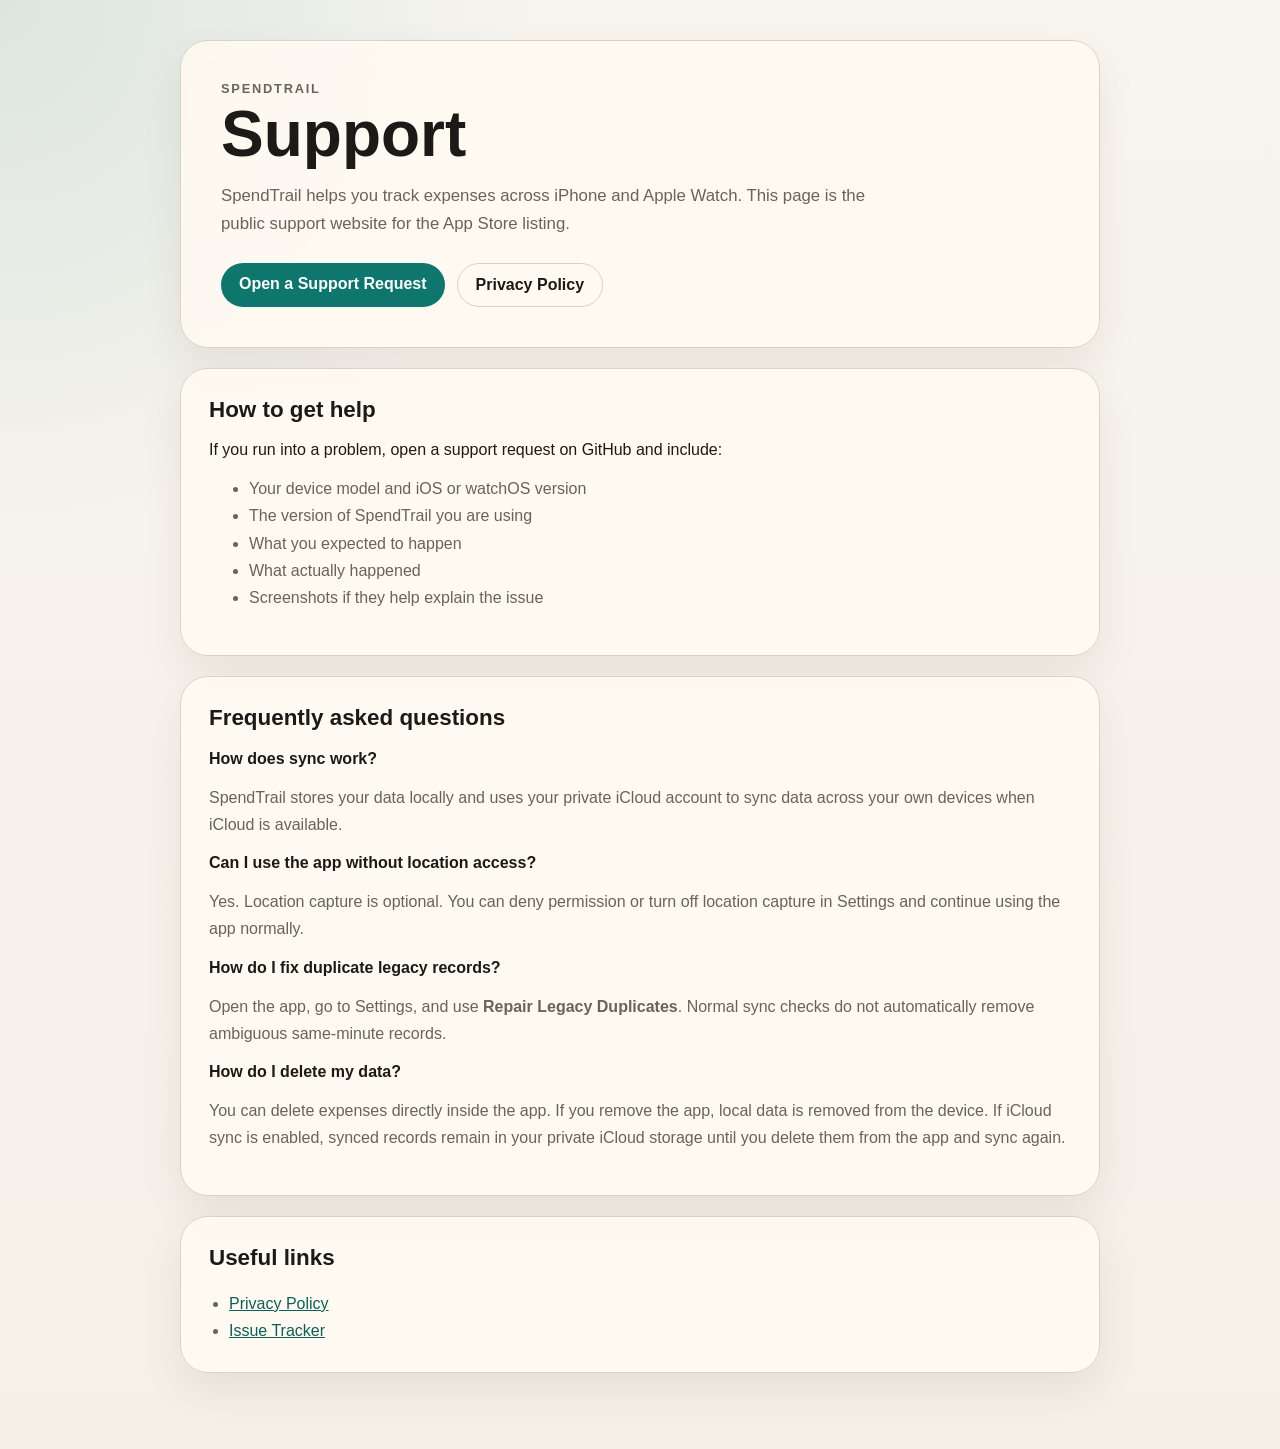
==== index.html @ c9b99336 "Add SpendTrail support site" ====
<!DOCTYPE html>
<html lang="en">
<head>
  <meta charset="utf-8">
  <meta name="viewport" content="width=device-width, initial-scale=1">
  <title>SpendTrail Support</title>
  <meta name="description" content="Support site for SpendTrail, the expense tracker for iPhone and Apple Watch.">
  <link rel="stylesheet" href="styles.css">
</head>
<body>
  <main class="page">
    <section class="hero">
      <p class="eyebrow">SpendTrail</p>
      <h1>Support</h1>
      <p class="lead">
        SpendTrail helps you track expenses across iPhone and Apple Watch.
        This page is the public support website for the App Store listing.
      </p>
      <div class="actions">
        <a class="button primary" href="https://github.com/keaz/spendtrail-support/issues/new" target="_blank" rel="noreferrer">Open a Support Request</a>
        <a class="button secondary" href="privacy.html">Privacy Policy</a>
      </div>
    </section>

    <section class="card">
      <h2>How to get help</h2>
      <p>
        If you run into a problem, open a support request on GitHub and include:
      </p>
      <ul>
        <li>Your device model and iOS or watchOS version</li>
        <li>The version of SpendTrail you are using</li>
        <li>What you expected to happen</li>
        <li>What actually happened</li>
        <li>Screenshots if they help explain the issue</li>
      </ul>
    </section>

    <section class="card">
      <h2>Frequently asked questions</h2>
      <div class="faq">
        <h3>How does sync work?</h3>
        <p>
          SpendTrail stores your data locally and uses your private iCloud account to sync data across your own devices when iCloud is available.
        </p>

        <h3>Can I use the app without location access?</h3>
        <p>
          Yes. Location capture is optional. You can deny permission or turn off location capture in Settings and continue using the app normally.
        </p>

        <h3>How do I fix duplicate legacy records?</h3>
        <p>
          Open the app, go to Settings, and use <strong>Repair Legacy Duplicates</strong>. Normal sync checks do not automatically remove ambiguous same-minute records.
        </p>

        <h3>How do I delete my data?</h3>
        <p>
          You can delete expenses directly inside the app. If you remove the app, local data is removed from the device. If iCloud sync is enabled, synced records remain in your private iCloud storage until you delete them from the app and sync again.
        </p>
      </div>
    </section>

    <section class="card">
      <h2>Useful links</h2>
      <ul class="links">
        <li><a href="privacy.html">Privacy Policy</a></li>
        <li><a href="https://github.com/keaz/spendtrail-support/issues" target="_blank" rel="noreferrer">Issue Tracker</a></li>
      </ul>
    </section>
  </main>
</body>
</html>
---- styles.css ----
:root {
  color-scheme: light;
  --bg: #f4f0e8;
  --panel: #fffaf2;
  --ink: #1b1a17;
  --muted: #6a6358;
  --line: #ddd2bf;
  --accent: #0f766e;
  --accent-strong: #115e59;
  --shadow: 0 18px 40px rgba(60, 44, 17, 0.08);
}

* {
  box-sizing: border-box;
}

body {
  margin: 0;
  font-family: "Avenir Next", "Segoe UI", sans-serif;
  color: var(--ink);
  background:
    radial-gradient(circle at top left, rgba(15, 118, 110, 0.12), transparent 28%),
    linear-gradient(180deg, #f8f5ef 0%, var(--bg) 100%);
}

a {
  color: var(--accent-strong);
}

.page {
  width: min(920px, calc(100% - 32px));
  margin: 0 auto;
  padding: 40px 0 56px;
}

.hero,
.card {
  background: rgba(255, 250, 242, 0.88);
  backdrop-filter: blur(8px);
  border: 1px solid var(--line);
  border-radius: 28px;
  box-shadow: var(--shadow);
}

.hero {
  padding: 40px;
  margin-bottom: 20px;
}

.hero.compact {
  padding-bottom: 28px;
}

.eyebrow {
  margin: 0 0 8px;
  font-size: 0.8rem;
  font-weight: 700;
  letter-spacing: 0.14em;
  text-transform: uppercase;
  color: var(--muted);
}

h1 {
  margin: 0;
  font-size: clamp(2.4rem, 5vw, 4rem);
  line-height: 0.95;
}

h2 {
  margin-top: 0;
  font-size: 1.4rem;
}

h3 {
  margin-bottom: 8px;
  font-size: 1rem;
}

.lead {
  max-width: 42rem;
  font-size: 1.05rem;
  line-height: 1.7;
  color: var(--muted);
}

.actions {
  display: flex;
  gap: 12px;
  flex-wrap: wrap;
  margin-top: 24px;
}

.button {
  display: inline-block;
  padding: 12px 18px;
  border-radius: 999px;
  text-decoration: none;
  font-weight: 700;
}

.button.primary {
  background: var(--accent);
  color: #fff;
}

.button.secondary {
  background: transparent;
  color: var(--ink);
  border: 1px solid var(--line);
}

.card {
  padding: 28px;
  margin-bottom: 20px;
}

.faq p,
.prose p,
.card li {
  color: var(--muted);
  line-height: 1.7;
}

.links {
  margin: 0;
  padding-left: 20px;
}

@media (max-width: 640px) {
  .page {
    width: min(100% - 20px, 920px);
    padding-top: 20px;
  }

  .hero,
  .card {
    border-radius: 22px;
  }

  .hero,
  .card {
    padding: 22px;
  }
}
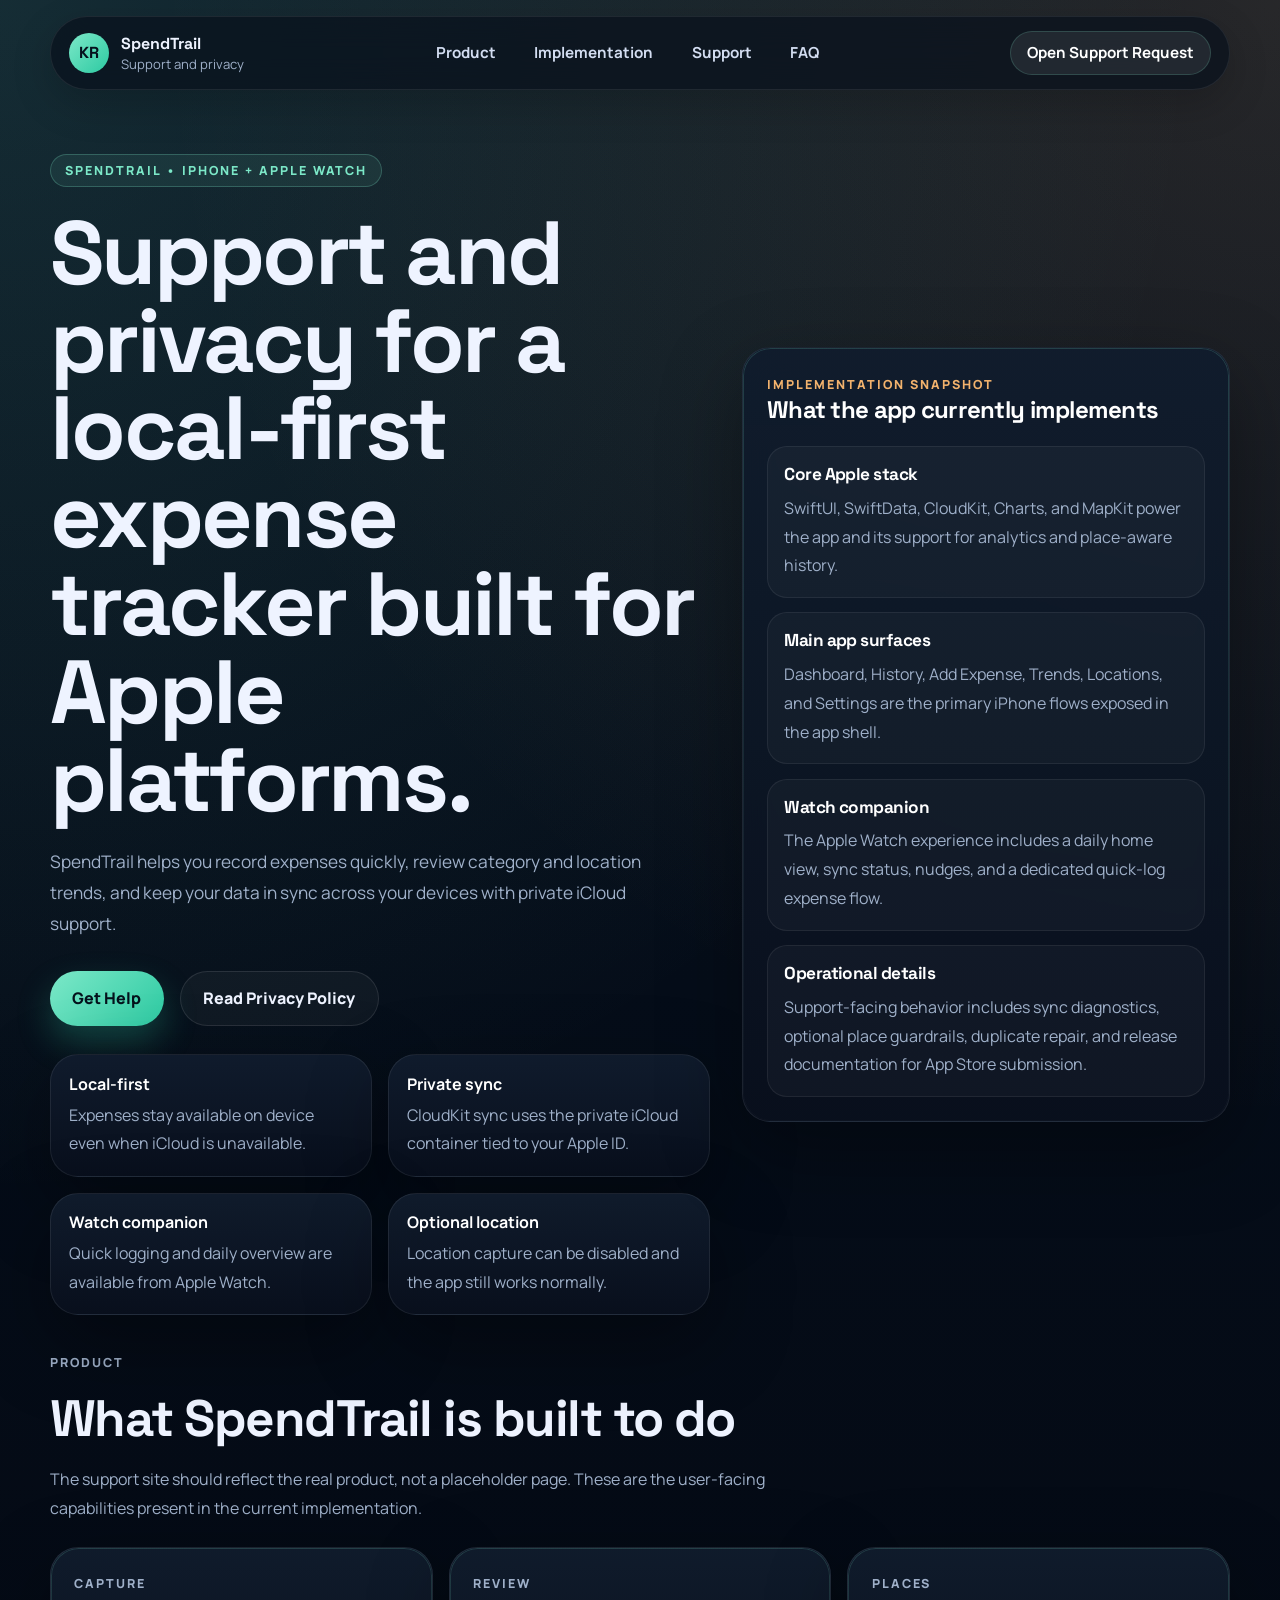
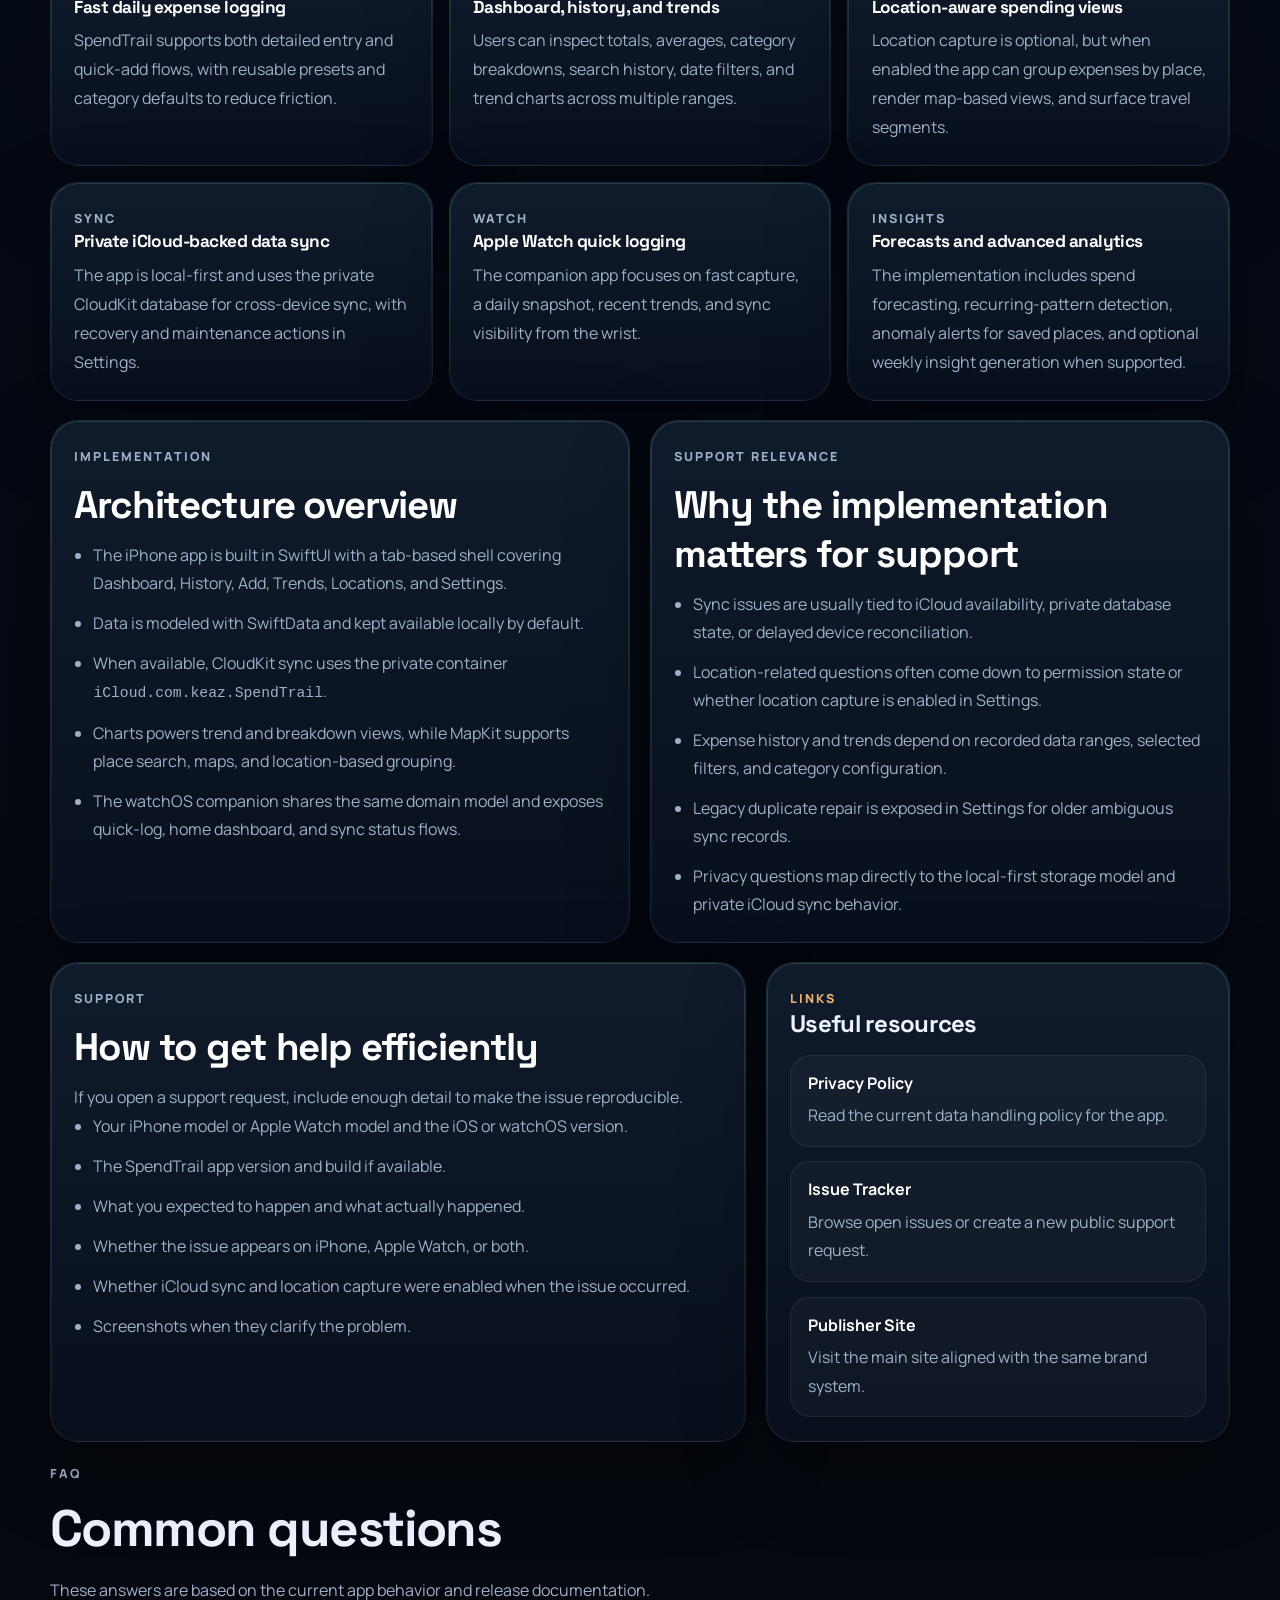
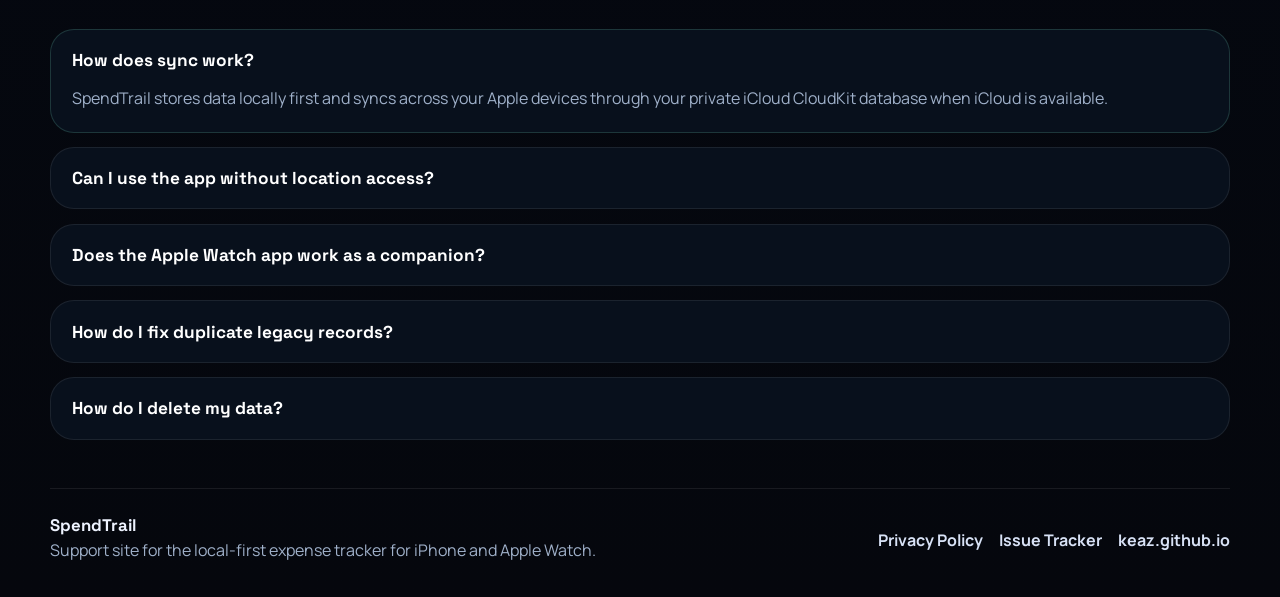
==== commit 80a67b29: "Refresh SpendTrail support site" ====
--- a/index.html
+++ b/index.html
@@ -3,71 +3,276 @@
 <head>
   <meta charset="utf-8">
   <meta name="viewport" content="width=device-width, initial-scale=1">
-  <title>SpendTrail Support</title>
-  <meta name="description" content="Support site for SpendTrail, the expense tracker for iPhone and Apple Watch.">
+  <title>SpendTrail | Support</title>
+  <meta
+    name="description"
+    content="Official support site for SpendTrail, the local-first expense tracker for iPhone and Apple Watch."
+  >
+  <meta name="theme-color" content="#06111f">
+  <link rel="preconnect" href="https://fonts.googleapis.com">
+  <link rel="preconnect" href="https://fonts.gstatic.com" crossorigin>
+  <link
+    href="https://fonts.googleapis.com/css2?family=Manrope:wght@400;500;700;800&amp;family=Space+Grotesk:wght@500;700&amp;display=swap"
+    rel="stylesheet"
+  >
   <link rel="stylesheet" href="styles.css">
 </head>
 <body>
-  <main class="page">
-    <section class="hero">
-      <p class="eyebrow">SpendTrail</p>
-      <h1>Support</h1>
-      <p class="lead">
-        SpendTrail helps you track expenses across iPhone and Apple Watch.
-        This page is the public support website for the App Store listing.
-      </p>
-      <div class="actions">
-        <a class="button primary" href="https://github.com/keaz/spendtrail-support/issues/new" target="_blank" rel="noreferrer">Open a Support Request</a>
-        <a class="button secondary" href="privacy.html">Privacy Policy</a>
-      </div>
-    </section>
-
-    <section class="card">
-      <h2>How to get help</h2>
-      <p>
-        If you run into a problem, open a support request on GitHub and include:
-      </p>
-      <ul>
-        <li>Your device model and iOS or watchOS version</li>
-        <li>The version of SpendTrail you are using</li>
-        <li>What you expected to happen</li>
-        <li>What actually happened</li>
-        <li>Screenshots if they help explain the issue</li>
-      </ul>
-    </section>
-
-    <section class="card">
-      <h2>Frequently asked questions</h2>
-      <div class="faq">
-        <h3>How does sync work?</h3>
-        <p>
-          SpendTrail stores your data locally and uses your private iCloud account to sync data across your own devices when iCloud is available.
-        </p>
-
-        <h3>Can I use the app without location access?</h3>
-        <p>
-          Yes. Location capture is optional. You can deny permission or turn off location capture in Settings and continue using the app normally.
-        </p>
-
-        <h3>How do I fix duplicate legacy records?</h3>
-        <p>
-          Open the app, go to Settings, and use <strong>Repair Legacy Duplicates</strong>. Normal sync checks do not automatically remove ambiguous same-minute records.
-        </p>
-
-        <h3>How do I delete my data?</h3>
-        <p>
-          You can delete expenses directly inside the app. If you remove the app, local data is removed from the device. If iCloud sync is enabled, synced records remain in your private iCloud storage until you delete them from the app and sync again.
-        </p>
-      </div>
-    </section>
-
-    <section class="card">
-      <h2>Useful links</h2>
-      <ul class="links">
-        <li><a href="privacy.html">Privacy Policy</a></li>
-        <li><a href="https://github.com/keaz/spendtrail-support/issues" target="_blank" rel="noreferrer">Issue Tracker</a></li>
-      </ul>
+  <header class="site-header">
+    <div class="site-shell header-inner">
+      <a class="brand" href="https://keaz.github.io/" target="_blank" rel="noreferrer">
+        <span class="brand-mark">KR</span>
+        <span class="brand-copy">
+          <strong>SpendTrail</strong>
+          <span>Support and privacy</span>
+        </span>
+      </a>
+
+      <nav class="nav-links" aria-label="Primary">
+        <a href="#product">Product</a>
+        <a href="#implementation">Implementation</a>
+        <a href="#support">Support</a>
+        <a href="#faq">FAQ</a>
+      </nav>
+
+      <a class="nav-cta" href="https://github.com/keaz/spendtrail-support/issues/new" target="_blank" rel="noreferrer">
+        Open Support Request
+      </a>
+    </div>
+  </header>
+
+  <main>
+    <section class="hero-section">
+      <div class="site-shell hero-grid">
+        <div class="hero-copy">
+          <p class="kicker">SpendTrail • iPhone + Apple Watch</p>
+          <h1>Support and privacy for a local-first expense tracker built for Apple platforms.</h1>
+          <p class="hero-lead">
+            SpendTrail helps you record expenses quickly, review category and location trends,
+            and keep your data in sync across your devices with private iCloud support.
+          </p>
+
+          <div class="action-row">
+            <a class="button button-primary" href="https://github.com/keaz/spendtrail-support/issues/new" target="_blank" rel="noreferrer">
+              Get Help
+            </a>
+            <a class="button button-secondary" href="privacy.html">
+              Read Privacy Policy
+            </a>
+          </div>
+
+          <div class="metric-grid" aria-label="Product highlights">
+            <article class="metric-card">
+              <strong>Local-first</strong>
+              <span>Expenses stay available on device even when iCloud is unavailable.</span>
+            </article>
+            <article class="metric-card">
+              <strong>Private sync</strong>
+              <span>CloudKit sync uses the private iCloud container tied to your Apple ID.</span>
+            </article>
+            <article class="metric-card">
+              <strong>Watch companion</strong>
+              <span>Quick logging and daily overview are available from Apple Watch.</span>
+            </article>
+            <article class="metric-card">
+              <strong>Optional location</strong>
+              <span>Location capture can be disabled and the app still works normally.</span>
+            </article>
+          </div>
+        </div>
+
+        <aside class="spotlight-panel">
+          <p class="panel-eyebrow">Implementation Snapshot</p>
+          <h2>What the app currently implements</h2>
+          <div class="stack-list">
+            <article class="stack-card">
+              <h3>Core Apple stack</h3>
+              <p>SwiftUI, SwiftData, CloudKit, Charts, and MapKit power the app and its support for analytics and place-aware history.</p>
+            </article>
+            <article class="stack-card">
+              <h3>Main app surfaces</h3>
+              <p>Dashboard, History, Add Expense, Trends, Locations, and Settings are the primary iPhone flows exposed in the app shell.</p>
+            </article>
+            <article class="stack-card">
+              <h3>Watch companion</h3>
+              <p>The Apple Watch experience includes a daily home view, sync status, nudges, and a dedicated quick-log expense flow.</p>
+            </article>
+            <article class="stack-card">
+              <h3>Operational details</h3>
+              <p>Support-facing behavior includes sync diagnostics, optional place guardrails, duplicate repair, and release documentation for App Store submission.</p>
+            </article>
+          </div>
+        </aside>
+      </div>
+    </section>
+
+    <section class="content-section" id="product">
+      <div class="site-shell">
+        <div class="section-header">
+          <p class="section-kicker">Product</p>
+          <h2>What SpendTrail is built to do</h2>
+          <p>
+            The support site should reflect the real product, not a placeholder page. These are the user-facing capabilities
+            present in the current implementation.
+          </p>
+        </div>
+
+        <div class="feature-grid">
+          <article class="panel feature-card">
+            <p class="card-label">Capture</p>
+            <h3>Fast daily expense logging</h3>
+            <p>SpendTrail supports both detailed entry and quick-add flows, with reusable presets and category defaults to reduce friction.</p>
+          </article>
+
+          <article class="panel feature-card">
+            <p class="card-label">Review</p>
+            <h3>Dashboard, history, and trends</h3>
+            <p>Users can inspect totals, averages, category breakdowns, search history, date filters, and trend charts across multiple ranges.</p>
+          </article>
+
+          <article class="panel feature-card">
+            <p class="card-label">Places</p>
+            <h3>Location-aware spending views</h3>
+            <p>Location capture is optional, but when enabled the app can group expenses by place, render map-based views, and surface travel segments.</p>
+          </article>
+
+          <article class="panel feature-card">
+            <p class="card-label">Sync</p>
+            <h3>Private iCloud-backed data sync</h3>
+            <p>The app is local-first and uses the private CloudKit database for cross-device sync, with recovery and maintenance actions in Settings.</p>
+          </article>
+
+          <article class="panel feature-card">
+            <p class="card-label">Watch</p>
+            <h3>Apple Watch quick logging</h3>
+            <p>The companion app focuses on fast capture, a daily snapshot, recent trends, and sync visibility from the wrist.</p>
+          </article>
+
+          <article class="panel feature-card">
+            <p class="card-label">Insights</p>
+            <h3>Forecasts and advanced analytics</h3>
+            <p>The implementation includes spend forecasting, recurring-pattern detection, anomaly alerts for saved places, and optional weekly insight generation when supported.</p>
+          </article>
+        </div>
+      </div>
+    </section>
+
+    <section class="content-section" id="implementation">
+      <div class="site-shell dual-grid">
+        <article class="panel detail-panel">
+          <p class="section-kicker">Implementation</p>
+          <h2>Architecture overview</h2>
+          <ul class="detail-list">
+            <li>The iPhone app is built in SwiftUI with a tab-based shell covering Dashboard, History, Add, Trends, Locations, and Settings.</li>
+            <li>Data is modeled with SwiftData and kept available locally by default.</li>
+            <li>When available, CloudKit sync uses the private container <code>iCloud.com.keaz.SpendTrail</code>.</li>
+            <li>Charts powers trend and breakdown views, while MapKit supports place search, maps, and location-based grouping.</li>
+            <li>The watchOS companion shares the same domain model and exposes quick-log, home dashboard, and sync status flows.</li>
+          </ul>
+        </article>
+
+        <article class="panel detail-panel">
+          <p class="section-kicker">Support Relevance</p>
+          <h2>Why the implementation matters for support</h2>
+          <ul class="detail-list">
+            <li>Sync issues are usually tied to iCloud availability, private database state, or delayed device reconciliation.</li>
+            <li>Location-related questions often come down to permission state or whether location capture is enabled in Settings.</li>
+            <li>Expense history and trends depend on recorded data ranges, selected filters, and category configuration.</li>
+            <li>Legacy duplicate repair is exposed in Settings for older ambiguous sync records.</li>
+            <li>Privacy questions map directly to the local-first storage model and private iCloud sync behavior.</li>
+          </ul>
+        </article>
+      </div>
+    </section>
+
+    <section class="content-section" id="support">
+      <div class="site-shell support-grid">
+        <article class="panel detail-panel">
+          <p class="section-kicker">Support</p>
+          <h2>How to get help efficiently</h2>
+          <p class="section-copy">If you open a support request, include enough detail to make the issue reproducible.</p>
+          <ul class="detail-list">
+            <li>Your iPhone model or Apple Watch model and the iOS or watchOS version.</li>
+            <li>The SpendTrail app version and build if available.</li>
+            <li>What you expected to happen and what actually happened.</li>
+            <li>Whether the issue appears on iPhone, Apple Watch, or both.</li>
+            <li>Whether iCloud sync and location capture were enabled when the issue occurred.</li>
+            <li>Screenshots when they clarify the problem.</li>
+          </ul>
+        </article>
+
+        <article class="panel link-panel">
+          <p class="section-kicker">Links</p>
+          <h2>Useful resources</h2>
+          <div class="resource-list">
+            <a class="resource-card" href="privacy.html">
+              <strong>Privacy Policy</strong>
+              <span>Read the current data handling policy for the app.</span>
+            </a>
+            <a class="resource-card" href="https://github.com/keaz/spendtrail-support/issues" target="_blank" rel="noreferrer">
+              <strong>Issue Tracker</strong>
+              <span>Browse open issues or create a new public support request.</span>
+            </a>
+            <a class="resource-card" href="https://keaz.github.io/" target="_blank" rel="noreferrer">
+              <strong>Publisher Site</strong>
+              <span>Visit the main site aligned with the same brand system.</span>
+            </a>
+          </div>
+        </article>
+      </div>
+    </section>
+
+    <section class="content-section" id="faq">
+      <div class="site-shell">
+        <div class="section-header">
+          <p class="section-kicker">FAQ</p>
+          <h2>Common questions</h2>
+          <p>These answers are based on the current app behavior and release documentation.</p>
+        </div>
+
+        <div class="faq-list">
+          <details class="faq-item" open>
+            <summary>How does sync work?</summary>
+            <p>SpendTrail stores data locally first and syncs across your Apple devices through your private iCloud CloudKit database when iCloud is available.</p>
+          </details>
+
+          <details class="faq-item">
+            <summary>Can I use the app without location access?</summary>
+            <p>Yes. Location capture is optional. You can deny access or disable it later in Settings and continue using the app normally.</p>
+          </details>
+
+          <details class="faq-item">
+            <summary>Does the Apple Watch app work as a companion?</summary>
+            <p>Yes. The Apple Watch experience is designed around quick logging and a compact daily overview, using the same synced data model when iCloud is available.</p>
+          </details>
+
+          <details class="faq-item">
+            <summary>How do I fix duplicate legacy records?</summary>
+            <p>Open SpendTrail, go to Settings, and use <strong>Repair Legacy Duplicates</strong>. That flow is intended for older ambiguous same-minute sync records.</p>
+          </details>
+
+          <details class="faq-item">
+            <summary>How do I delete my data?</summary>
+            <p>You can delete expenses directly inside the app. Removing the app deletes local device data. If iCloud sync is enabled, synced records remain in your private iCloud storage until they are deleted from the app and synced again.</p>
+          </details>
+        </div>
+      </div>
     </section>
   </main>
+
+  <footer class="site-footer">
+    <div class="site-shell footer-inner">
+      <div>
+        <p class="footer-title">SpendTrail</p>
+        <p class="footer-copy">Support site for the local-first expense tracker for iPhone and Apple Watch.</p>
+      </div>
+
+      <div class="footer-links">
+        <a href="privacy.html">Privacy Policy</a>
+        <a href="https://github.com/keaz/spendtrail-support/issues" target="_blank" rel="noreferrer">Issue Tracker</a>
+        <a href="https://keaz.github.io/" target="_blank" rel="noreferrer">keaz.github.io</a>
+      </div>
+    </div>
+  </footer>
 </body>
 </html>
--- a/styles.css
+++ b/styles.css
@@ -1,144 +1,625 @@
 :root {
-  color-scheme: light;
-  --bg: #f4f0e8;
-  --panel: #fffaf2;
-  --ink: #1b1a17;
-  --muted: #6a6358;
-  --line: #ddd2bf;
-  --accent: #0f766e;
-  --accent-strong: #115e59;
-  --shadow: 0 18px 40px rgba(60, 44, 17, 0.08);
-}
-
-* {
+  color-scheme: dark;
+  --bg: #06111f;
+  --bg-elevated: rgba(11, 20, 34, 0.9);
+  --bg-soft: rgba(17, 30, 49, 0.72);
+  --surface: rgba(10, 18, 32, 0.8);
+  --surface-strong: rgba(15, 25, 40, 0.96);
+  --text: #eef3ff;
+  --muted: #9fb0c9;
+  --line: rgba(255, 255, 255, 0.1);
+  --accent: #7ce8c8;
+  --accent-strong: #2dcaa2;
+  --accent-warm: #f2b26d;
+  --shadow: 0 28px 80px rgba(0, 0, 0, 0.34);
+}
+
+html {
+  scroll-behavior: smooth;
+}
+
+*,
+*::before,
+*::after {
   box-sizing: border-box;
 }
 
 body {
   margin: 0;
-  font-family: "Avenir Next", "Segoe UI", sans-serif;
-  color: var(--ink);
+  min-height: 100vh;
   background:
-    radial-gradient(circle at top left, rgba(15, 118, 110, 0.12), transparent 28%),
-    linear-gradient(180deg, #f8f5ef 0%, var(--bg) 100%);
+    radial-gradient(circle at top left, rgba(124, 232, 200, 0.13), transparent 30%),
+    radial-gradient(circle at top right, rgba(242, 178, 109, 0.14), transparent 28%),
+    linear-gradient(180deg, #06111f 0%, #040913 52%, #05070d 100%);
+  color: var(--text);
+  font-family: "Manrope", sans-serif;
+  -webkit-font-smoothing: antialiased;
+  text-rendering: optimizeLegibility;
+}
+
+h1,
+h2,
+h3,
+h4,
+h5,
+h6 {
+  margin: 0;
+  font-family: "Space Grotesk", sans-serif;
+  letter-spacing: -0.03em;
+}
+
+p,
+ul {
+  margin: 0;
 }
 
 a {
-  color: var(--accent-strong);
-}
-
-.page {
-  width: min(920px, calc(100% - 32px));
+  color: inherit;
+}
+
+code {
+  font-family: "SFMono-Regular", "SFMono-Regular", Consolas, "Liberation Mono", monospace;
+  font-size: 0.92em;
+}
+
+::selection {
+  background: rgba(124, 232, 200, 0.22);
+  color: var(--text);
+}
+
+.site-shell {
+  width: min(1180px, calc(100% - 32px));
   margin: 0 auto;
-  padding: 40px 0 56px;
-}
-
-.hero,
-.card {
-  background: rgba(255, 250, 242, 0.88);
-  backdrop-filter: blur(8px);
-  border: 1px solid var(--line);
-  border-radius: 28px;
-  box-shadow: var(--shadow);
-}
-
-.hero {
-  padding: 40px;
-  margin-bottom: 20px;
-}
-
-.hero.compact {
-  padding-bottom: 28px;
-}
-
-.eyebrow {
-  margin: 0 0 8px;
-  font-size: 0.8rem;
+}
+
+.site-header {
+  position: sticky;
+  top: 0;
+  z-index: 1000;
+  padding: 1rem 0;
+}
+
+.header-inner {
+  display: flex;
+  align-items: center;
+  justify-content: space-between;
+  gap: 1rem;
+  padding: 0.85rem 1.1rem;
+  border: 1px solid rgba(255, 255, 255, 0.08);
+  border-radius: 999px;
+  background: rgba(9, 17, 29, 0.72);
+  backdrop-filter: blur(18px);
+  box-shadow: 0 14px 40px rgba(0, 0, 0, 0.18);
+}
+
+.brand {
+  display: inline-flex;
+  align-items: center;
+  gap: 0.8rem;
+  text-decoration: none;
+}
+
+.brand-mark {
+  display: inline-flex;
+  align-items: center;
+  justify-content: center;
+  width: 2.5rem;
+  height: 2.5rem;
+  border-radius: 50%;
+  background: linear-gradient(135deg, var(--accent) 0%, var(--accent-strong) 100%);
+  color: #05111d;
+  font-family: "Space Grotesk", sans-serif;
   font-weight: 700;
-  letter-spacing: 0.14em;
-  text-transform: uppercase;
+}
+
+.brand-copy {
+  display: flex;
+  flex-direction: column;
+  gap: 0.08rem;
+}
+
+.brand-copy strong {
+  font-family: "Space Grotesk", sans-serif;
+  font-size: 1rem;
+}
+
+.brand-copy span {
   color: var(--muted);
-}
-
-h1 {
-  margin: 0;
-  font-size: clamp(2.4rem, 5vw, 4rem);
-  line-height: 0.95;
-}
-
-h2 {
-  margin-top: 0;
-  font-size: 1.4rem;
-}
-
-h3 {
-  margin-bottom: 8px;
-  font-size: 1rem;
-}
-
-.lead {
-  max-width: 42rem;
-  font-size: 1.05rem;
-  line-height: 1.7;
-  color: var(--muted);
-}
-
-.actions {
+  font-size: 0.82rem;
+}
+
+.nav-links {
   display: flex;
-  gap: 12px;
-  flex-wrap: wrap;
-  margin-top: 24px;
-}
-
-.button {
-  display: inline-block;
-  padding: 12px 18px;
+  align-items: center;
+  gap: 0.4rem;
+}
+
+.nav-links a,
+.nav-cta {
+  display: inline-flex;
+  align-items: center;
+  justify-content: center;
+  min-height: 2.8rem;
+  padding: 0 1rem;
   border-radius: 999px;
   text-decoration: none;
+  font-size: 0.95rem;
   font-weight: 700;
 }
 
-.button.primary {
-  background: var(--accent);
-  color: #fff;
-}
-
-.button.secondary {
-  background: transparent;
-  color: var(--ink);
+.nav-links a {
+  color: #d3ddf1;
+}
+
+.nav-links a:hover {
+  color: #ffffff;
+  background: rgba(255, 255, 255, 0.08);
+}
+
+.nav-cta {
+  border: 1px solid rgba(124, 232, 200, 0.18);
+  background: rgba(255, 255, 255, 0.08);
+  color: #ffffff;
+}
+
+.nav-cta:hover {
+  border-color: rgba(124, 232, 200, 0.42);
+}
+
+.hero-section {
+  padding: 3rem 0 1rem;
+}
+
+.hero-section-compact {
+  padding-top: 2rem;
+}
+
+.hero-grid {
+  display: grid;
+  grid-template-columns: minmax(0, 1.15fr) minmax(320px, 0.85fr);
+  gap: 2rem;
+  align-items: center;
+}
+
+.single-column {
+  display: grid;
+  gap: 1.5rem;
+}
+
+.hero-copy {
+  max-width: 680px;
+}
+
+.hero-copy-wide {
+  max-width: 860px;
+}
+
+.kicker,
+.section-kicker,
+.panel-eyebrow,
+.card-label {
+  display: inline-flex;
+  align-items: center;
+  gap: 0.55rem;
+  color: var(--accent);
+  font-size: 0.78rem;
+  font-weight: 800;
+  letter-spacing: 0.16em;
+  text-transform: uppercase;
+}
+
+.kicker {
+  padding: 0.45rem 0.85rem;
+  margin-bottom: 1.4rem;
+  border: 1px solid rgba(124, 232, 200, 0.25);
+  border-radius: 999px;
+  background: rgba(124, 232, 200, 0.08);
+}
+
+.hero-copy h1 {
+  font-size: clamp(3rem, 7vw, 5.6rem);
+  line-height: 0.98;
+  text-wrap: balance;
+}
+
+.hero-copy h2 {
+  font-size: clamp(1.7rem, 3vw, 2.4rem);
+}
+
+.hero-lead,
+.section-header p,
+.section-copy,
+.detail-panel p,
+.feature-card p,
+.stack-card p,
+.faq-item p,
+.metric-card span,
+.resource-card span,
+.footer-copy {
+  color: var(--muted);
+  line-height: 1.8;
+}
+
+.hero-lead {
+  margin-top: 1.35rem;
+  font-size: 1.08rem;
+  max-width: 640px;
+}
+
+.action-row {
+  display: flex;
+  flex-wrap: wrap;
+  gap: 1rem;
+  margin-top: 2rem;
+}
+
+.button {
+  display: inline-flex;
+  align-items: center;
+  justify-content: center;
+  min-height: 3.4rem;
+  padding: 0.95rem 1.4rem;
+  border-radius: 999px;
+  text-decoration: none;
+  font-weight: 800;
+  transition: transform 0.2s ease, box-shadow 0.2s ease, border-color 0.2s ease;
+}
+
+.button:hover,
+.resource-card:hover,
+.faq-item:hover,
+.nav-cta:hover {
+  transform: translateY(-2px);
+}
+
+.button-primary {
+  background: linear-gradient(135deg, var(--accent) 0%, var(--accent-strong) 100%);
+  color: #04121c;
+  box-shadow: 0 16px 34px rgba(45, 202, 162, 0.28);
+}
+
+.button-secondary {
   border: 1px solid var(--line);
-}
-
-.card {
-  padding: 28px;
-  margin-bottom: 20px;
-}
-
-.faq p,
-.prose p,
-.card li {
+  background: rgba(255, 255, 255, 0.04);
+  color: var(--text);
+}
+
+.metric-grid,
+.feature-grid,
+.privacy-highlight-grid {
+  display: grid;
+  gap: 1rem;
+}
+
+.metric-grid {
+  grid-template-columns: repeat(2, minmax(0, 1fr));
+  margin-top: 1.8rem;
+}
+
+.metric-card,
+.panel,
+.spotlight-panel {
+  border: 1px solid rgba(255, 255, 255, 0.08);
+  border-radius: 28px;
+  background: linear-gradient(180deg, rgba(16, 28, 45, 0.96) 0%, rgba(9, 16, 29, 0.94) 100%);
+  box-shadow: var(--shadow);
+  backdrop-filter: blur(18px);
+}
+
+.metric-card {
+  padding: 1.1rem 1.15rem;
+}
+
+.metric-card strong {
+  display: block;
+  margin-bottom: 0.35rem;
+  color: #ffffff;
+  font-size: 1rem;
+}
+
+.spotlight-panel,
+.panel {
+  position: relative;
+  overflow: hidden;
+}
+
+.spotlight-panel::before,
+.panel::before {
+  content: "";
+  position: absolute;
+  inset: 0;
+  border-radius: inherit;
+  padding: 1px;
+  background: linear-gradient(180deg, rgba(124, 232, 200, 0.18), rgba(255, 255, 255, 0.02));
+  -webkit-mask:
+    linear-gradient(#fff 0 0) content-box,
+    linear-gradient(#fff 0 0);
+  -webkit-mask-composite: xor;
+  mask-composite: exclude;
+  pointer-events: none;
+}
+
+.spotlight-panel {
+  padding: 1.5rem;
+}
+
+.stack-list {
+  display: grid;
+  gap: 0.9rem;
+  margin-top: 1.3rem;
+}
+
+.stack-card {
+  padding: 1rem 1rem 1.05rem;
+  border: 1px solid rgba(255, 255, 255, 0.07);
+  border-radius: 20px;
+  background: rgba(255, 255, 255, 0.03);
+}
+
+.stack-card h3,
+.feature-card h3,
+.detail-panel h2,
+.resource-card strong,
+.faq-item summary,
+.spotlight-panel h2 {
+  color: #ffffff;
+}
+
+.stack-card h3,
+.feature-card h3 {
+  font-size: 1.08rem;
+  margin-bottom: 0.55rem;
+}
+
+.content-section {
+  padding: 1.2rem 0 0;
+}
+
+.section-header {
+  max-width: 780px;
+  margin-bottom: 1.5rem;
+}
+
+.section-header h2 {
+  font-size: clamp(2rem, 5vw, 3.2rem);
+  margin-top: 0.7rem;
+  margin-bottom: 0.9rem;
+}
+
+.feature-grid {
+  grid-template-columns: repeat(3, minmax(0, 1fr));
+}
+
+.feature-card,
+.detail-panel,
+.link-panel {
+  padding: 1.45rem;
+}
+
+.card-label,
+.section-kicker,
+.panel-eyebrow {
+  color: var(--accent-warm);
+}
+
+.dual-grid,
+.support-grid,
+.policy-grid {
+  display: grid;
+  gap: 1.25rem;
+}
+
+.dual-grid {
+  grid-template-columns: repeat(2, minmax(0, 1fr));
+}
+
+.support-grid {
+  grid-template-columns: minmax(0, 1.2fr) minmax(320px, 0.8fr);
+}
+
+.policy-grid {
+  grid-template-columns: repeat(2, minmax(0, 1fr));
+}
+
+.detail-panel h2 {
+  font-size: clamp(1.8rem, 3vw, 2.4rem);
+  margin-top: 0.7rem;
+  margin-bottom: 0.8rem;
+}
+
+.detail-list {
+  display: grid;
+  gap: 0.75rem;
+  padding-left: 1.2rem;
+}
+
+.detail-list li {
   color: var(--muted);
-  line-height: 1.7;
-}
-
-.links {
-  margin: 0;
-  padding-left: 20px;
-}
-
-@media (max-width: 640px) {
-  .page {
-    width: min(100% - 20px, 920px);
-    padding-top: 20px;
-  }
-
-  .hero,
-  .card {
+  line-height: 1.75;
+}
+
+.resource-list {
+  display: grid;
+  gap: 0.9rem;
+  margin-top: 1rem;
+}
+
+.resource-card {
+  display: block;
+  padding: 1rem 1.05rem;
+  border-radius: 20px;
+  background: rgba(255, 255, 255, 0.03);
+  border: 1px solid rgba(255, 255, 255, 0.07);
+  text-decoration: none;
+  transition: transform 0.2s ease, border-color 0.2s ease;
+}
+
+.resource-card:hover {
+  border-color: rgba(124, 232, 200, 0.22);
+}
+
+.resource-card strong {
+  display: block;
+  margin-bottom: 0.45rem;
+}
+
+.faq-list {
+  display: grid;
+  gap: 0.9rem;
+}
+
+.faq-item {
+  padding: 1.2rem 1.3rem;
+  border: 1px solid rgba(255, 255, 255, 0.08);
+  border-radius: 24px;
+  background: rgba(10, 18, 32, 0.84);
+  transition: transform 0.2s ease, border-color 0.2s ease;
+}
+
+.faq-item[open] {
+  border-color: rgba(124, 232, 200, 0.18);
+}
+
+.faq-item summary {
+  list-style: none;
+  cursor: pointer;
+  font-family: "Space Grotesk", sans-serif;
+  font-size: 1.08rem;
+  font-weight: 700;
+}
+
+.faq-item summary::-webkit-details-marker {
+  display: none;
+}
+
+.faq-item p {
+  margin-top: 0.8rem;
+}
+
+.privacy-highlight-grid {
+  grid-template-columns: repeat(3, minmax(0, 1fr));
+}
+
+.site-footer {
+  padding: 3rem 0 2rem;
+}
+
+.footer-inner {
+  display: flex;
+  align-items: center;
+  justify-content: space-between;
+  gap: 1rem;
+  padding-top: 1.6rem;
+  border-top: 1px solid rgba(255, 255, 255, 0.08);
+}
+
+.footer-title {
+  font-family: "Space Grotesk", sans-serif;
+  font-size: 1.05rem;
+  font-weight: 700;
+}
+
+.footer-links {
+  display: flex;
+  flex-wrap: wrap;
+  gap: 1rem;
+}
+
+.footer-links a {
+  color: #d8e2f6;
+  text-decoration: none;
+  font-weight: 700;
+}
+
+.footer-links a:hover {
+  color: var(--accent);
+}
+
+@media (max-width: 1080px) {
+  .hero-grid,
+  .support-grid,
+  .dual-grid,
+  .feature-grid,
+  .policy-grid,
+  .privacy-highlight-grid {
+    grid-template-columns: 1fr;
+  }
+
+  .spotlight-panel {
+    order: 2;
+  }
+}
+
+@media (max-width: 920px) {
+  .site-header {
+    padding-top: 0.85rem;
+  }
+
+  .header-inner {
+    border-radius: 28px;
+    flex-wrap: wrap;
+    justify-content: center;
+  }
+
+  .nav-links {
+    flex-wrap: wrap;
+    justify-content: center;
+  }
+}
+
+@media (max-width: 720px) {
+  .site-shell {
+    width: min(100% - 20px, 1180px);
+  }
+
+  .hero-section {
+    padding-top: 1.25rem;
+  }
+
+  .header-inner,
+  .panel,
+  .spotlight-panel,
+  .metric-card,
+  .faq-item {
     border-radius: 22px;
   }
 
-  .hero,
-  .card {
-    padding: 22px;
-  }
-}
+  .header-inner,
+  .feature-card,
+  .detail-panel,
+  .link-panel,
+  .spotlight-panel,
+  .metric-card,
+  .faq-item {
+    padding-left: 1rem;
+    padding-right: 1rem;
+  }
+
+  .brand-copy span,
+  .nav-links {
+    display: none;
+  }
+
+  .nav-cta {
+    width: 100%;
+  }
+
+  .metric-grid {
+    grid-template-columns: 1fr;
+  }
+
+  .hero-copy h1 {
+    font-size: clamp(2.55rem, 12vw, 4rem);
+  }
+
+  .section-header h2,
+  .detail-panel h2,
+  .spotlight-panel h2 {
+    font-size: clamp(1.8rem, 7vw, 2.4rem);
+  }
+
+  .footer-inner {
+    flex-direction: column;
+    align-items: flex-start;
+  }
+}
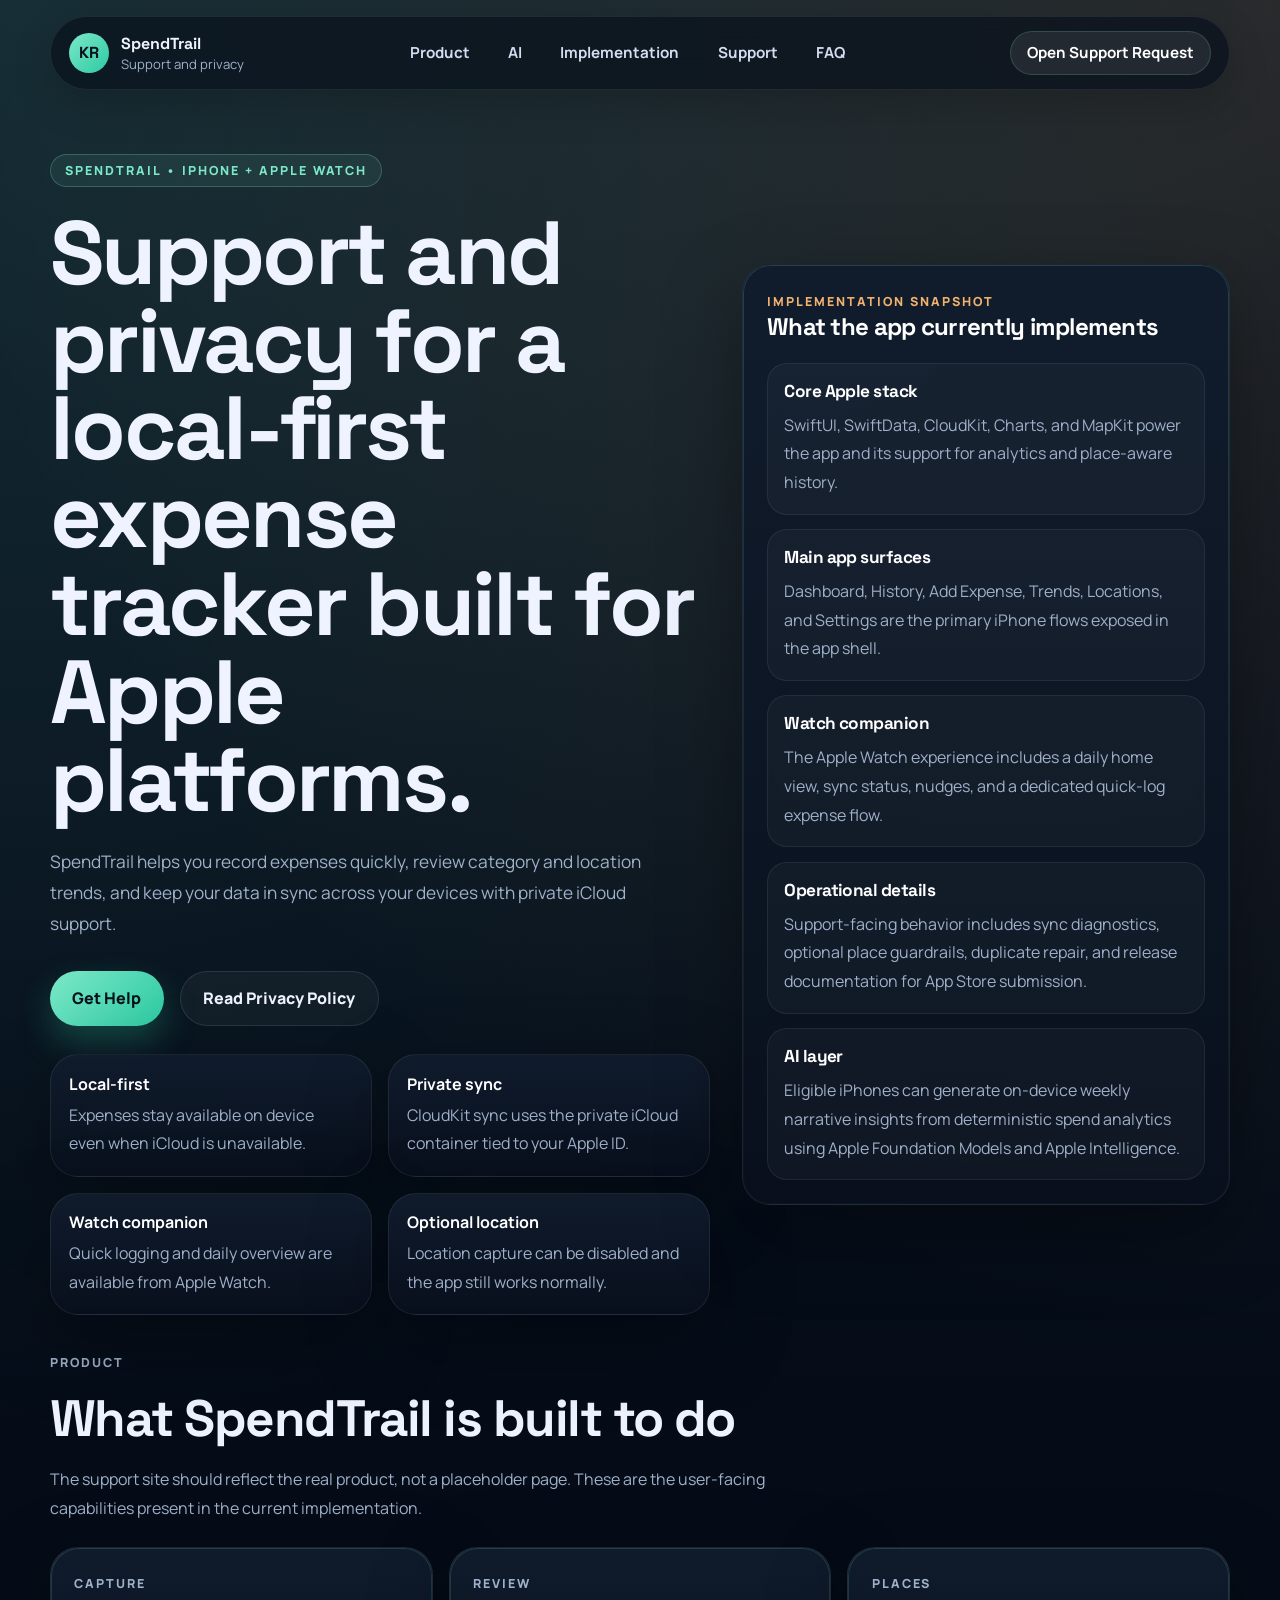
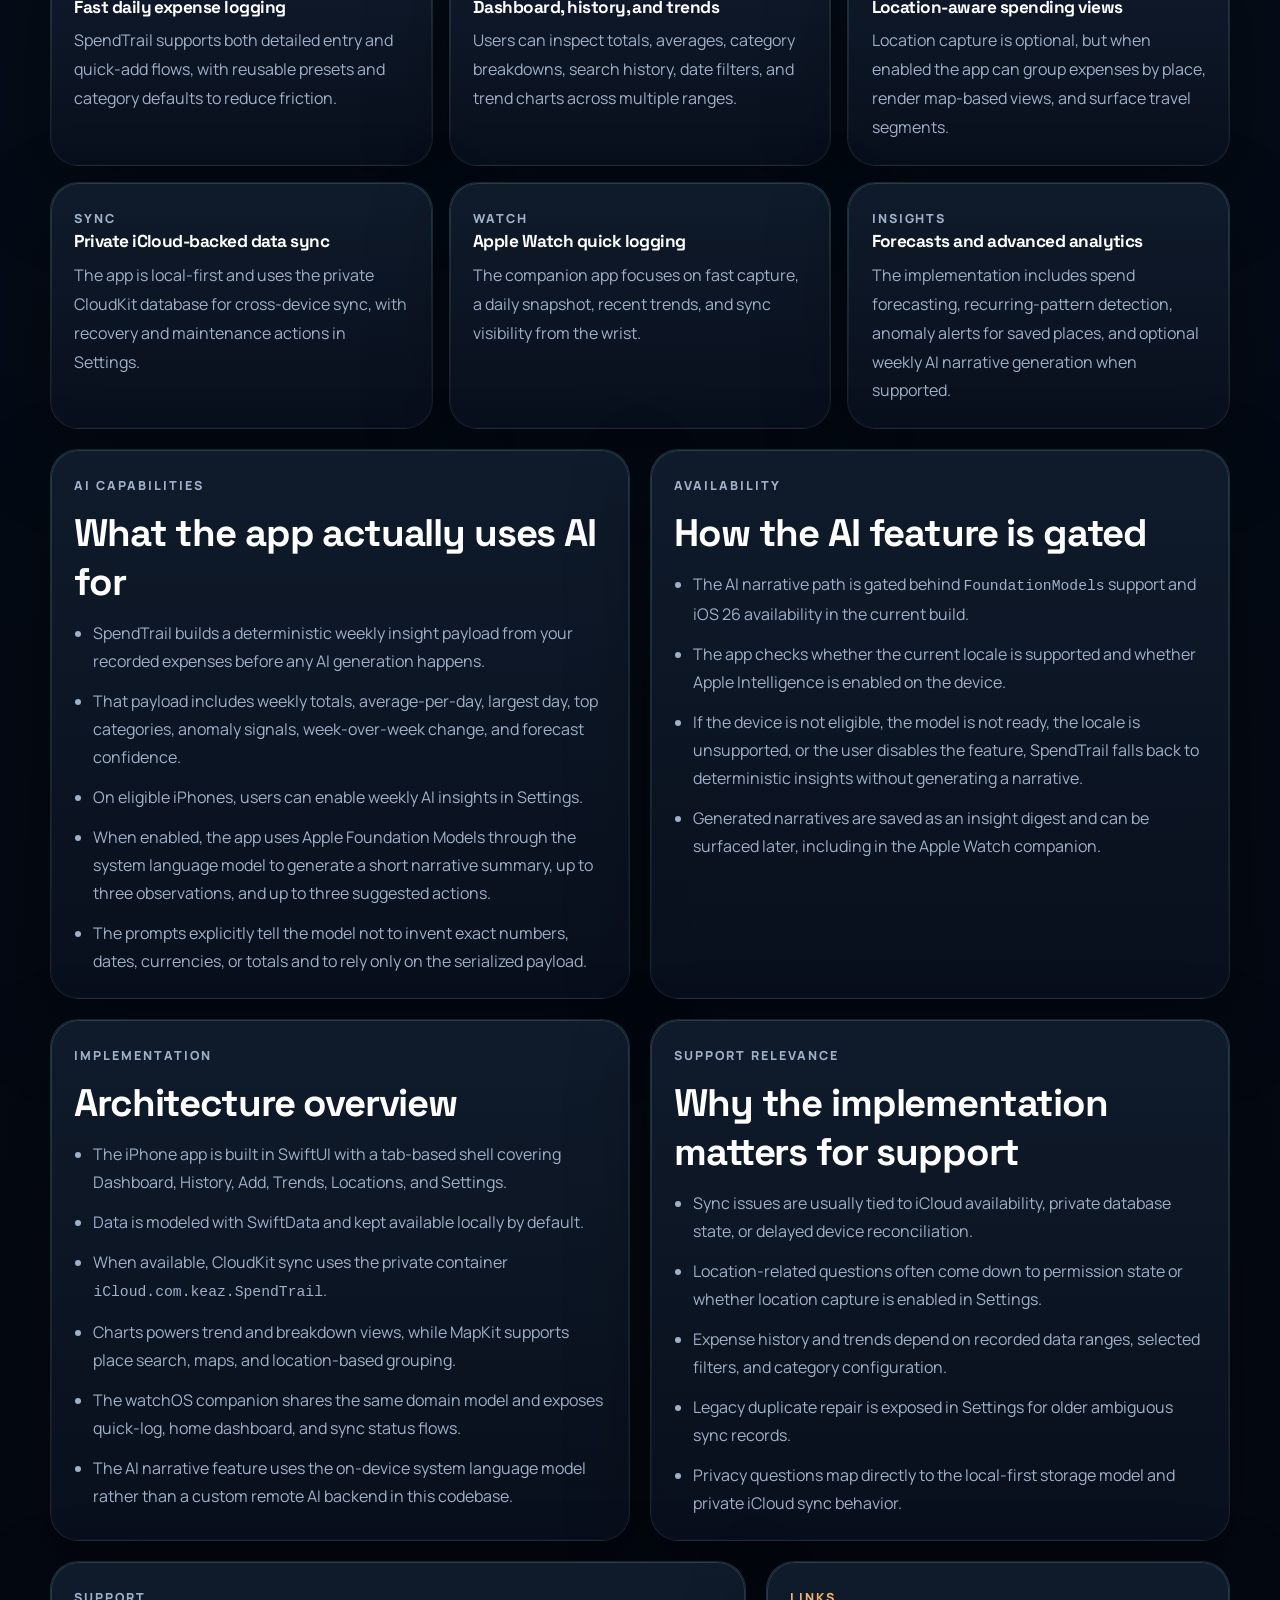
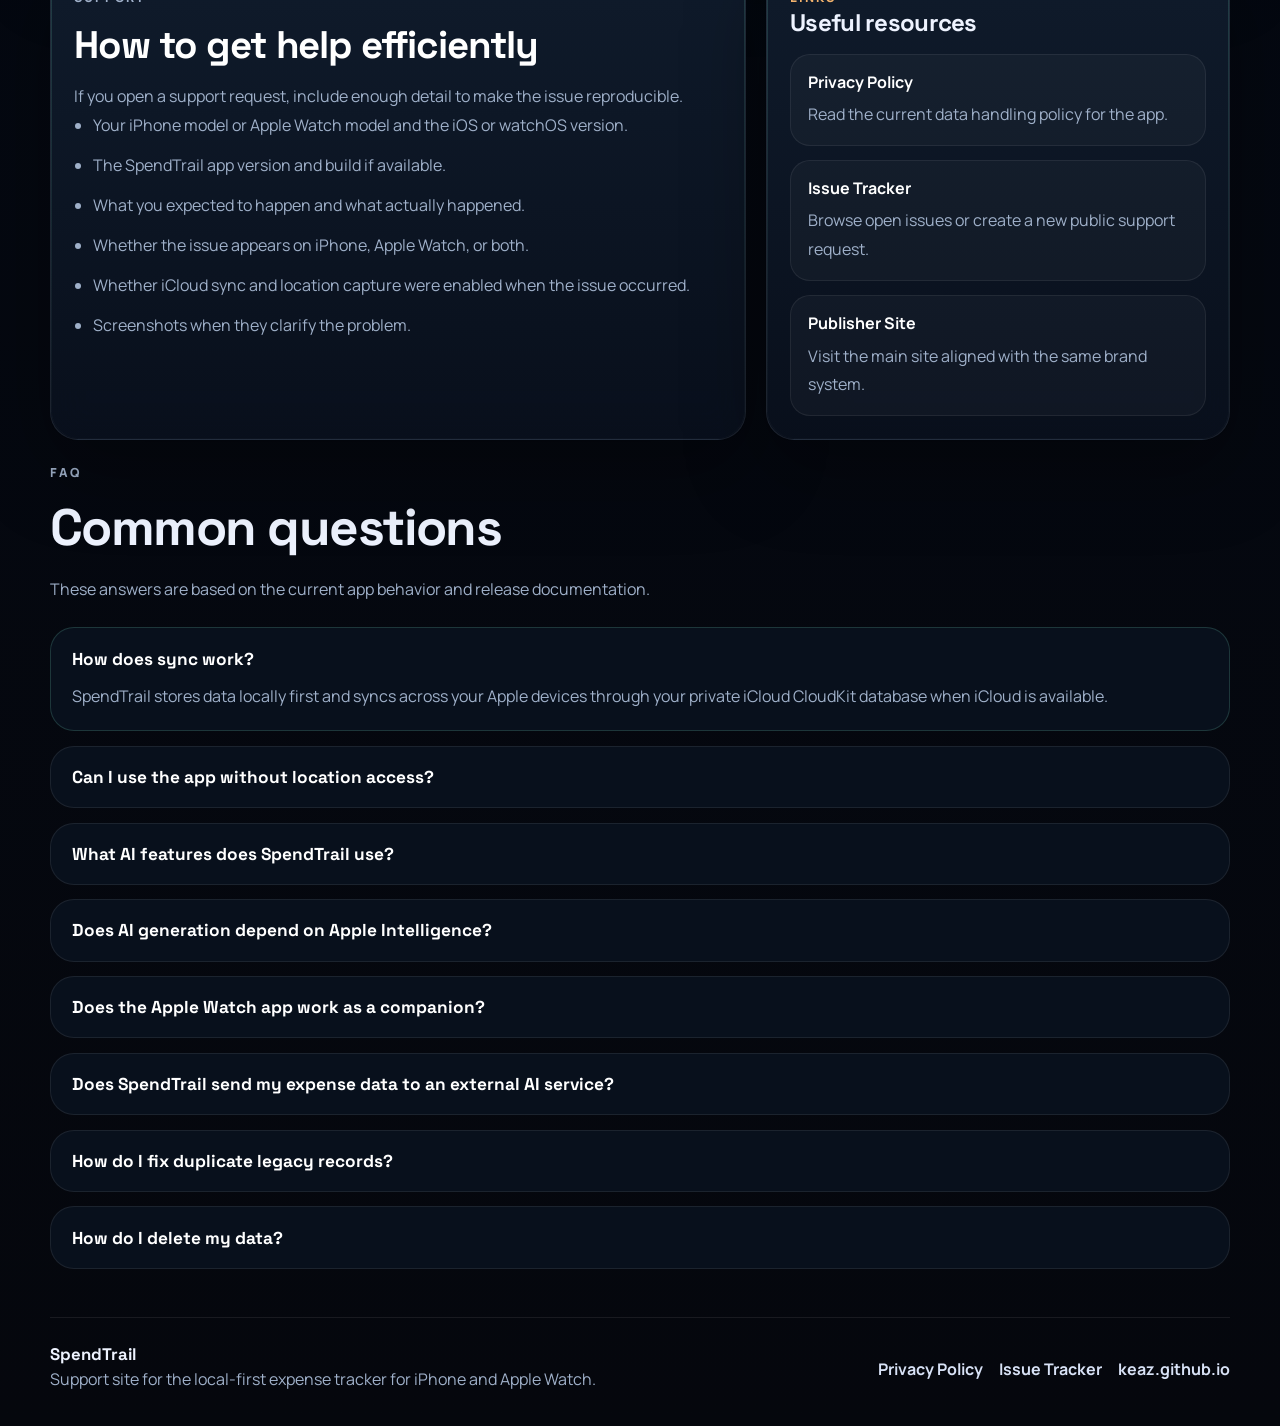
==== commit e250ab6d: "Document SpendTrail AI capabilities" ====
--- a/index.html
+++ b/index.html
@@ -30,6 +30,7 @@
 
       <nav class="nav-links" aria-label="Primary">
         <a href="#product">Product</a>
+        <a href="#ai">AI</a>
         <a href="#implementation">Implementation</a>
         <a href="#support">Support</a>
         <a href="#faq">FAQ</a>
@@ -101,6 +102,10 @@
               <h3>Operational details</h3>
               <p>Support-facing behavior includes sync diagnostics, optional place guardrails, duplicate repair, and release documentation for App Store submission.</p>
             </article>
+            <article class="stack-card">
+              <h3>AI layer</h3>
+              <p>Eligible iPhones can generate on-device weekly narrative insights from deterministic spend analytics using Apple Foundation Models and Apple Intelligence.</p>
+            </article>
           </div>
         </aside>
       </div>
@@ -151,9 +156,36 @@
           <article class="panel feature-card">
             <p class="card-label">Insights</p>
             <h3>Forecasts and advanced analytics</h3>
-            <p>The implementation includes spend forecasting, recurring-pattern detection, anomaly alerts for saved places, and optional weekly insight generation when supported.</p>
-          </article>
-        </div>
+            <p>The implementation includes spend forecasting, recurring-pattern detection, anomaly alerts for saved places, and optional weekly AI narrative generation when supported.</p>
+          </article>
+        </div>
+      </div>
+    </section>
+
+    <section class="content-section" id="ai">
+      <div class="site-shell dual-grid">
+        <article class="panel detail-panel">
+          <p class="section-kicker">AI Capabilities</p>
+          <h2>What the app actually uses AI for</h2>
+          <ul class="detail-list">
+            <li>SpendTrail builds a deterministic weekly insight payload from your recorded expenses before any AI generation happens.</li>
+            <li>That payload includes weekly totals, average-per-day, largest day, top categories, anomaly signals, week-over-week change, and forecast confidence.</li>
+            <li>On eligible iPhones, users can enable weekly AI insights in Settings.</li>
+            <li>When enabled, the app uses Apple Foundation Models through the system language model to generate a short narrative summary, up to three observations, and up to three suggested actions.</li>
+            <li>The prompts explicitly tell the model not to invent exact numbers, dates, currencies, or totals and to rely only on the serialized payload.</li>
+          </ul>
+        </article>
+
+        <article class="panel detail-panel">
+          <p class="section-kicker">Availability</p>
+          <h2>How the AI feature is gated</h2>
+          <ul class="detail-list">
+            <li>The AI narrative path is gated behind <code>FoundationModels</code> support and iOS 26 availability in the current build.</li>
+            <li>The app checks whether the current locale is supported and whether Apple Intelligence is enabled on the device.</li>
+            <li>If the device is not eligible, the model is not ready, the locale is unsupported, or the user disables the feature, SpendTrail falls back to deterministic insights without generating a narrative.</li>
+            <li>Generated narratives are saved as an insight digest and can be surfaced later, including in the Apple Watch companion.</li>
+          </ul>
+        </article>
       </div>
     </section>
 
@@ -168,6 +200,7 @@
             <li>When available, CloudKit sync uses the private container <code>iCloud.com.keaz.SpendTrail</code>.</li>
             <li>Charts powers trend and breakdown views, while MapKit supports place search, maps, and location-based grouping.</li>
             <li>The watchOS companion shares the same domain model and exposes quick-log, home dashboard, and sync status flows.</li>
+            <li>The AI narrative feature uses the on-device system language model rather than a custom remote AI backend in this codebase.</li>
           </ul>
         </article>
 
@@ -242,8 +275,23 @@
           </details>
 
           <details class="faq-item">
+            <summary>What AI features does SpendTrail use?</summary>
+            <p>SpendTrail can generate a weekly natural-language insight summary on eligible iPhones using Apple Foundation Models and Apple Intelligence. The narrative is based on a deterministic weekly analytics payload, not free-form model guesses.</p>
+          </details>
+
+          <details class="faq-item">
+            <summary>Does AI generation depend on Apple Intelligence?</summary>
+            <p>Yes. The current implementation checks device eligibility, Apple Intelligence state, locale support, and model readiness before generating the weekly narrative. If those checks fail, the app keeps deterministic insights without the AI summary.</p>
+          </details>
+
+          <details class="faq-item">
             <summary>Does the Apple Watch app work as a companion?</summary>
-            <p>Yes. The Apple Watch experience is designed around quick logging and a compact daily overview, using the same synced data model when iCloud is available.</p>
+            <p>Yes. The Apple Watch experience is designed around quick logging and a compact daily overview, using the same synced data model when iCloud is available. It can also surface a stored insight digest generated on iPhone.</p>
+          </details>
+
+          <details class="faq-item">
+            <summary>Does SpendTrail send my expense data to an external AI service?</summary>
+            <p>The AI code in this project uses Apple’s on-device Foundation Models system API on supported iPhones. This codebase does not show a separate custom cloud AI integration for weekly insight generation.</p>
           </details>
 
           <details class="faq-item">
